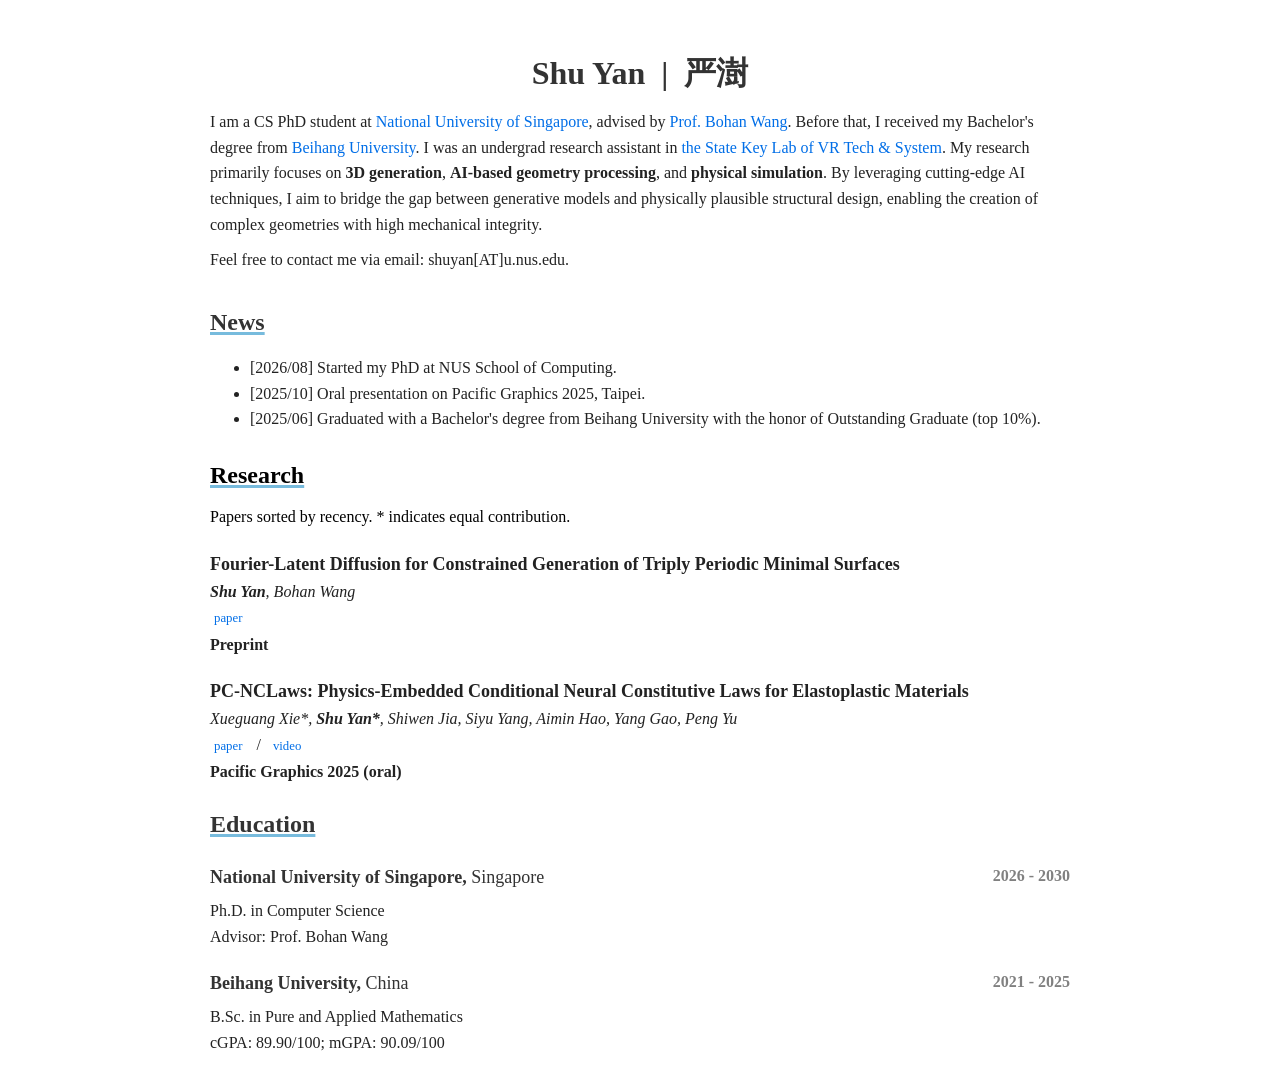
==== index.html @ 804d9adb "Update index.html" ====
<!DOCTYPE HTML>
<html lang="en">
  <head>
    <title>Shu Yan</title>
    
    <meta http-equiv="Content-Type" content="text/html; charset=UTF-8">
    <meta name="author" content="Shu Yan">
    <meta name="viewport" content="width=900px, initial-scale=0.8, maximum-scale=2.0, user-scalable=yes">
    <meta name="google-site-verification" content="ky_GtW3ix1x6MhH-pM6PonkpJCmE-237rRUvxvyQjVs" />

    <link rel="shortcut icon" href="images/favicon.png" type="image/x-icon">
    <link rel="stylesheet" type="text/css" href="stylesheet.css">
    <link rel="stylesheet" href="https://cdnjs.cloudflare.com/ajax/libs/font-awesome/6.0.0-beta3/css/all.min.css">

    <!-- MathJax -->
    <script type="text/javascript" async src="https://cdnjs.cloudflare.com/ajax/libs/mathjax/2.7.7/MathJax.js?config=TeX-MML-AM_CHTML"></script>        
    <script type="text/x-mathjax-config">
      MathJax.Hub.Config({
        tex2jax: {inlineMath: [['$','$'], ['\\(','\\)']]},
      });
    </script>

    <!-- visitor statistics -->
    <script async src="//busuanzi.ibruce.info/busuanzi/2.3/busuanzi.pure.mini.js"></script>

    <style>
      p {
        margin-top: 10px;
        margin-bottom: 10px;
        line-height: 1.6;
      }
      .TLDR {
        margin-top: 8px;
        background-color: #f9f9f9;
        padding: 8px;
        border-left: 3px solid #77BBDD;
      }
      .author {
        font-size: 16px;
      }
      .strong-author {
        font-size: 16px;
        font-weight: bold;
      }
      .academic-links {
        display: none;
        position: fixed;
        top: 50%;
        left: 50%;
        transform: translate(-50%, -50%);
        background: white;
        padding: 20px;
        border-radius: 5px;
        box-shadow: 0 0 10px rgba(0,0,0,0.3);
        z-index: 1000;
      }
    </style>
  </head>

  <body>
    <table style="width:100%; max-width:900px; border:0px; border-spacing:0px; border-collapse:separate; margin-left:auto; margin-right:auto;">
      <tbody>
        <tr style="padding:0px">
          <td style="padding:0px">

            <!-- Introduction & Profile Photo -->
            <table style="width:100%; border:0px; border-spacing:0px; border-collapse:separate; margin-left:auto; margin-right:auto;">
              <tbody>
                <tr style="padding:0px">

                  <!-- introduction -->
                  <td style="padding: 20px; width:64%; vertical-align:middle">
                    <p class="webname" style="text-align: center;">
                      Shu Yan &nbsp;|&nbsp; 严澍
                    </p>

                    <p>
                    I am a CS PhD student at <a href="https://nus.edu.sg/">National University of Singapore</a>, advised by <a href="https://bohanwang123.com/">Prof. Bohan Wang</a>. Before that, I received my Bachelor's degree from <a href="https://ev.buaa.edu.cn/">Beihang University</a>. I was an undergrad research assistant in <a href="https://vrlab.buaa.edu.cn/">the State Key Lab of VR Tech & System</a>. My research primarily focuses on <b>3D generation</b>, <b>AI-based geometry processing</b>, and <b>physical simulation</b>. By leveraging cutting-edge AI techniques, I aim to bridge the gap between generative models and physically plausible structural design, enabling the creation of complex geometries with high mechanical integrity.
                    </p>
                    <p>
                    Feel free to contact me via email: shuyan[AT]u.nus.edu.
                    </p>

                    <!-- Academic Links Modal -->
                    <div id="AcademicLinksModal" class="academic-links">
                      <span class="close" onclick="closeAcademicLinks()">&times;</span>
                      <h3>Academic Links</h3>
                      <p>
                        <a href="https://ieeexplore.ieee.org/author/37089341227">IEEE Xplore</a><br>
                        <a href="https://www.semanticscholar.org/author/Jingxiang-Guo/2307562741">Semantic Scholar</a><br>
                        <a href="https://dblp.org/pid/386/2489.html">dblp</a><br>
                        <a href="https://www.scopus.com/authid/detail.uri?authorId=59210015500">Scopus</a><br>
                        <a href="https://www.researchgate.net/profile/Jingxiang-Guo-2">ResearchGate</a><br>
                        <a href="https://www.linkedin.com/in/borisguo">LinkedIn</a><br>
                        <a href="https://borisguo.link/">Gravatar</a><br>
                        <a href="https://orcid.org/my-orcid?orcid=0009-0009-2314-6911">ORCID</a>
                      </p>
                    </div>

                    <script>
                      function openAcademicLinks() {
                        document.getElementById("AcademicLinksModal").style.display = "block";
                      }
                      function closeAcademicLinks() {
                        document.getElementById("AcademicLinksModal").style.display = "none";
                      }
                      window.onclick = function(event) {
                        var modal = document.getElementById("AcademicLinksModal");
                        if (event.target == modal) {
                          modal.style.display = "none";
                        }
                      }
                    </script>

                    <!-- WeChat image function -->
                    <div id="WeChatModal" class="modal">
                      <div class="modal-content">
                        <span class="close" onclick="closeWeChatModal()">&times;</span>
                        <img src="images/WeChat.jpg" alt="WeChat QR Code" style="width: 100%;">
                      </div>
                    </div>
                    
                    <script>
                      function openWeChatModal() {
                        document.getElementById("WeChatModal").style.display = "block";
                      }
                      function closeWeChatModal() {
                        document.getElementById("WeChatModal").style.display = "none";
                      }
                      window.onload = function() {
                        document.getElementById("WeChatModal").style.display = "none";
                      };
                      window.onclick = function(event) {
                        var modal = document.getElementById("WeChatModal");
                        if (event.target == modal) {
                          modal.style.display = "none";
                        }
                      }
                    </script>
                  </td>
                </tr>
              </tbody>
            </table>
            

            <!-- News -->
            <table style="width:100%; border:0px; border-spacing:0px; border-collapse:separate; margin-left:auto; margin-right:auto;">
              <tbody>
                <tr>
                  <td style="padding-top: 0px; padding-bottom: 10px; padding-left: 20px; padding-right: 20px; width:100%; vertical-align:middle">
                    <h2><b>News</b></h2>
                    <ul class="news-list">
                      <li>
                        [2026/08]  Started my PhD at NUS School of Computing.
                      </li>
                      <li>
                        [2025/10]  Oral presentation on Pacific Graphics 2025, Taipei.
                      </li>
                      <li>
                        [2025/06]  Graduated with a Bachelor's degree from Beihang University with the honor of Outstanding Graduate (top 10%).
                      </li>
                     
                    </ul>
                  </td>
                </tr>
              </tbody>
            </table>

            <!-- Paper List -->
            <table style="width:100%; border:0px; border-spacing:0px; border-collapse:separate; margin-left:auto; margin-right:auto;">
              <tbody>
                <tr>
                  <td style="padding-top: 0px; padding-bottom: 0px; padding-left: 20px; padding-right: 20px; width:100%; vertical-align:middle">
                    <h2 style="color:#000; text-shadow:none;"><b>Research</b></h2>
                    <p style="margin-top: 10px; margin-bottom: 10px; color:#000; text-shadow:none;">
                      Papers sorted by recency. * indicates equal contribution.
                    </p>
                  </td>
                </tr>
              </tbody>
            </table>
            
            <table style="width:100%; border:0px; border-spacing:0px; border-collapse:separate; margin-left:auto; margin-right:auto;">
              <tbody>
            
                <!-- Fourier-Latent -->
                <tr>
                  <td style="padding-top:10px; padding-bottom:10px; padding-left:20px; padding-right:20px; width:70%; vertical-align:middle">
                    <span class="papertitle">
                      Fourier-Latent Diffusion for Constrained Generation of Triply Periodic Minimal Surfaces
                    </span>
                    <br>
                    <i>
                      <span class="strong-author">Shu Yan</span>,
                      <span class="author">Bohan Wang</span>
                    </i>
                    <br>
                    <a href="https://arxiv.org/pdf/2608.02151" class="paper-link-btn">paper</a>
                    <br>
                    <strong>Preprint</strong>
                    <br>
                  </td>
                </tr>
            
                <!-- PC-NCLaws -->
                <tr>
                  <td style="padding-top:10px; padding-bottom:10px; padding-left:20px; padding-right:20px; width:70%; vertical-align:middle">
                    <span class="papertitle">
                      PC-NCLaws: Physics-Embedded Conditional Neural Constitutive Laws for Elastoplastic Materials
                    </span>
                    <br>
                    <i>
                      <span class="author">Xueguang Xie*</span>,
                      <span class="strong-author">Shu Yan*</span>,
                      <span class="author">Shiwen Jia</span>,
                      <span class="author">Siyu Yang</span>,
                      <span class="author">Aimin Hao</span>,
                      <span class="author">Yang Gao</span>,
                      <span class="author">Peng Yu</span>
                    </i>
                    <br>
                    <a href="https://diglib.eg.org/server/api/core/bitstreams/e3c5265d-3858-4d43-b207-e2de53bc6c4a/content" class="paper-link-btn">paper</a>
                    &nbsp;/&nbsp;
                    <a href="https://diglib.eg.org/bitstreams/c1b369e4-0ced-4b9f-b483-53f964c169ae/download" class="paper-link-btn">video</a>
                    <br>
                    <strong>Pacific Graphics 2025 (oral)</strong>
                    <br>
                  </td>
                </tr>
            
              </tbody>
            </table>

                



            <!-- Education -->
            <!-- Education -->
            <table style="width:100%; border:0px; border-spacing:0px; border-collapse:separate; margin-left:auto; margin-right:auto;">
              <tbody>
                <tr>
                  <td style="padding-top:10px; padding-bottom:10px; padding-left:20px; padding-right:20px; width:100%; vertical-align:middle">
                    <h2><b>Education</b></h2>
                  </td>
                </tr>
              </tbody>
            </table>
            
            <!-- NUS -->
            <table style="width:100%; border:none; border-spacing:0px; border-collapse:separate; margin-left:auto; margin-right:auto;">
              <tbody>
                <tr>
                  <td style="padding-top:10px; padding-bottom:10px; padding-left:20px; padding-right:20px; width:100%; vertical-align:top;">
                    <h3>
                      National University of Singapore, <span style="font-weight:normal;">Singapore</span>
                      <span class="dates">2026 - 2030</span>
                    </h3>
                    Ph.D. in Computer Science
                    <br>
                    Advisor: Prof. Bohan Wang
                  </td>
                </tr>
              </tbody>
            </table>
            
            <!-- BUAA -->
            <table style="width:100%; border:none; border-spacing:0px; border-collapse:separate; margin-left:auto; margin-right:auto;">
              <tbody>
                <tr>
                  <td style="padding-top:10px; padding-bottom:10px; padding-left:20px; padding-right:20px; width:100%; vertical-align:top;">
                    <h3>
                      Beihang University, <span style="font-weight:normal;">China</span>
                      <span class="dates">2021 - 2025</span>
                    </h3>
                    B.Sc. in Pure and Applied Mathematics
                    <br>
                    cGPA: 89.90/100; mGPA: 90.09/100
                  </td>
                </tr>
              </tbody>
            </table>

          </td>
        </tr>
      </tbody>
    </table>
  </body>
</html>
---- stylesheet.css ----
/* ===== 字体定义 ===== */
@font-face {
  font-family: 'Alegreya';
  font-style: normal;
  font-weight: 400;
  src: url(https://fonts.gstatic.com/s/alegreya/v35/4UaBrEBBsBhlBjvfkSLhx6g.woff2) format('woff2');
}

@font-face {
  font-family: 'Alegreya SC';
  font-style: normal;
  font-weight: 400;
  src: url(https://fonts.gstatic.com/s/alegreyasc/v26/taiOGmRtCJ62-O0HhNEa-Z6p2BQK9b7.woff2) format('woff2');
}

/* ===== 基础样式 ===== */
html {
  background-color: #ffffff;
  font-size: 100%;
}

body {
  font-family: 'Alegreya', serif !important;
  font-size: 16px;
  line-height: 1.6;
  color: #222;
}

/* 基础文本样式 */
tr, td, th, p, a, li {
  font-family: 'Alegreya', serif;
  font-size: 16px;
}

/* 链接样式 */
a {
  color: #004b91;
  text-decoration: none;
  transition: color 0.3s ease;
}

a:focus, a:hover {
  color: #77BBDD;
  text-decoration: none;
}

/* ===== 标题样式 ===== */
h2 {
  margin: 0;
  font-weight: 700;
  font-family: 'Alegreya SC', serif;
  font-size: 24px;
  color: #333;
  text-decoration: underline;
  text-decoration-color: #77BBDD;
  text-decoration-thickness: 3px;
}

h3 {
  margin: 0;
  font-size: 18px;
  font-weight: 700;
  font-family: 'Alegreya SC', serif;
  color: #333;
  padding-bottom: 6px;
}

/* ===== 组件样式 ===== */
/* 作者样式 */
.author {
  font-family: 'Alegreya', serif;
  font-size: 14px;
}

.strong-author {
  font-family: 'Alegreya', serif;
  font-size: 14px;
  font-weight: bold;
}

/* 论文标题样式 */
.papertitle {
  font-family: 'Alegreya SC', serif;
  font-size: 18px;
  font-weight: 700;
}

/* 奖项和会议样式 */
.award-venue {
  color: #ffa03c;
  font-weight: bold;
}

.strong-venue {
  color: #77BBDD;
  font-weight: bold;
}

.venue {
  font-weight: bold;
}

.accepted-venue {
  background-color: #eacef1;
  color: #673797;
  padding: 2px 6px;
  border-radius: 15px;
  font-size: 16px;
  font-weight: bold;
  box-shadow: 0 4px 6px rgba(0, 0, 0, 0.1);
}

.accepted-venue-detail {
  font-weight: bold;
  color: #663399;
}

/* TL;DR 样式 */
.TLDR {
  color: #9f9f9f;
  padding-top: 5px;
}

.TLDR strong {
  font-weight: bold;
}

/* 列表样式 */
.news-list, .award-list {
  list-style-type: disc;
  font-size: 14px;
}

.award-list li {
  margin-bottom: 3px;
  font-size: 14px;
}

.award-list .year {
  float: right;
}

/* 网页名称样式 */
.webname {
  padding-top: 20px;
  margin: 0;
  font-family: 'Alegreya SC', serif;
  font-size: 32px;
  font-weight: 700;
  color: #333;
}

/* ===== 模态框样式 ===== */
.modal {
  display: none;
  position: fixed;
  z-index: 1;
  left: 0;
  top: 0;
  width: 100%;
  height: 100%;
  overflow: auto;
  background-color: rgba(0, 0, 0, 0.5);
}

.modal-content {
  margin: 10% auto;
  padding: 20px;
  background-color: white;
  border-radius: 10px;
  border: 5px solid #77BBDD;
  width: 32%;
  max-width: 400px;
}

.close {
  color: #aaa;
  float: right;
  font-size: 28px;
  font-weight: bold;
  cursor: pointer;
}

.close:hover, .close:focus {
  color: black;
  text-decoration: none;
  cursor: pointer;
}

/* ===== 特殊效果 ===== */
/* 阴影效果 */
.drop-shadow {
  box-shadow: 0 3px 6px 0 rgba(0, 0, 0, 0.1), 0 4px 15px 0 rgba(0, 0, 0, 0.3);
}

/* 高亮标记 */
mark {
  background-color: rgba(102, 192, 255, 0.2);
  padding: 0.1em 0.3em;
  border-radius: 4px;
}

/* 日期样式 */
.dates {
  font-size: 16px;
  color: gray;
  float: right;
}

/* 中文文本样式 */
.chinese-text {
  font-family: 'LXGW WenKai Screen', serif;
}

/* Font Awesome 图标样式 */
.fa {
  font-size: 1.3rem;
  margin-right: 10px;
  color: #333;
  transition: color 0.3s ease;
}

.fa:hover {
  color: #77BBDD;
}

/* ===== 链接按钮样式 ===== */
.btn-sm.badge-button {
  display: inline-block;
  padding: 2px 6px;
  font-size: 0.875rem;
  color: #004b91;
  border: none;
  border-radius: 0.15rem;
  text-decoration: none;
  margin-right: 3px;
  margin-bottom: 3px;
  transition: all 0.3s ease;
}

.btn-sm.badge-button:hover {
  background-color: #f0f7ff;
  color: #003366;
}

/* ===== 高亮标记 ===== */
mark {
  background-color: rgba(102, 192, 255, 0.2);
  padding: 0.1em 0.3em;
  border-radius: 4px;
}

/* 日期样式 */
.dates {
  font-size: 16px;
  color: gray;
  float: right;
}

html {
  background-color: #ffffff;
  font-size: 100%;
}

body {
  /*font-family: 'Lato', sans-serif !important;*/
  font-family: 'Alegreya', serif !important;
}
.chinese-text  {
  font-family: 'LXGW WenKai Screen', serif;
}
/* Link colors */
a:link {
    color: #006EE7;
}
a:visited {
    color: #006EE7;
}
a:hover {
    color: #006EE7;
}
a:active {
    color: #006EE7;
}

.footer-text {
  font-size: 0.8rem;
  font-weight: lighter;
  text-align: right;
  color: #555;
}

.about-headshot {
  max-width: 65%;
}

.about-headshot-mobile {
  max-width: 50%;
}

.title-name {
  font-family: 'Alegreya SC', serif;
  font-size: 2.1em;
  line-height: 90%;
  font-weight: 500;
  margin-bottom: 1rem;
}
.title-email {
  font-size: 1.2rem;
  margin-bottom: 1rem;
}
.title-small{
  font-size: 1.1rem;
}


.link-button {
  font-family: 'Alegreya', serif;
  font-size: 1.2rem;
  color: #006EE7;
  text-decoration: none;
  padding: 0.5rem 1rem;
  transition: color 0.3s ease;
}

.link-button:hover {
  color: #FF9547;
  text-decoration: none;
}

.link-button-small {
  font-family: 'Alegreya', serif;
  font-size: 1rem;
  color: #006EE7;
  text-decoration: none;
  padding: 0.3rem 0.5rem;
  transition: color 0.3s ease;
}

.link-button-small:hover {
  color: #FF9547;
  text-decoration: none;
}

.drop-shadow {
  box-shadow: 0 3px 6px 0 rgba(0, 0, 0, 0.1), 0 4px 15px 0 rgba(0, 0, 0, 0.3);
}

/* Style font awesome */
.fa {
  padding-left: 5px;
  padding-right: 5px;
  font-size: 30px;
  text-align: center;
  text-decoration: none;
}
.fa:hover {
  opacity: 0.7;
  text-decoration: none;
}


/* Expand/collapsible news entries */

.news-title {
  font-family: 'Alegreya', serif;
  font-size: 1.3rem;
  font-weight: 200;
  margin-bottom: 1rem;
}

.expandable-list ul {
  list-style-type:none;
  margin-left: 1em;
  padding-left: 0;
  margin-bottom: 0;
}

.expandable-list .extra-item {
  display: none;
}

.news-date {
  /* color: #E03838; */
  display: inline-block;
  font-weight: 500;
  width: 4em;
  font-family: 'Alegreya', serif;
}

.news-entry {
  font-size: 0.9rem;
}

.news-expand-button {
  cursor: pointer;
  text-align: center;
  margin-left: 1em;
  color: #006EE7;
}


/* Content summaries */

.content-header {
  margin-bottom: 1rem;
  border-bottom: 2px solid #77BBDD;
  text-align: right;
}

.content-header col {
  padding-right: 0px;
}

.content-header p {
  font-weight: bold;
  font-size: 1.8rem;
  margin-bottom: 0;
  margin-right: 0;
}

.content-header-linebreak {
  height: 30px;
  margin-bottom: 15px;
  margin-top: 0px;
  margin-left: 0px;
  margin-right: 0px;
}

.summary-title {
  font-family: 'Alegreya', serif;
  font-size: 1.3rem;
  font-weight: 500;
  margin-bottom: 0.5rem;
}
.summary-authors{
  font-size: 1rem;
  margin-bottom: 0.5rem;
}

.summary-publication-status {
  margin-top: 0px;
  margin-bottom: 0px;
  color: #006EE7;
  font-style: italic;
}

.summary-publication-status-highlight {
  margin-top: 0px;
  margin-bottom: 0px;
  color: #49bf9d;
  font-family: 'Lora', serif;
  font-style: italic;
}
.summary-publication-status-highlight::before {
  content: '★ ';
}
.summary-publication-status-highlight::after {
  content: ' ★';
}

.summary-publication-status-award {
  margin-top: 0px;
  margin-bottom: 0px;
  color: #ffaf03;
  font-family: 'Lora', serif;
  font-style: italic;
}
.summary-publication-status-award::before {
  content: "\f091"; /* Unicode for Font Awesome trophy icon */
  font-family: 'Lora', 'Font Awesome 6 Free', serif;
  font-weight: 900; /* Font Awesome solid style */
  margin-right: 4px;
  font-style: normal;
}
.summary-publication-status-award::after {
  content: "\f091";
  font-family: 'Lora', 'Font Awesome 6 Free', serif;
  font-weight: 900;
  margin-left: 4px;
  font-style: normal;
}

.summary-extras {
  padding-left: 5px;
  padding-right: 5px;
  font-weight: bolder;
  background: #E0383833;
}
.summary-extras:hover {
  text-decoration: none;
}

.summary-extras-btn {
  padding-left: 10px;
  padding-right: 10px;
  font-weight: bolder;
  color: #000;
  background: #FFDC55;
}
.summary-extras-btn:visited{
  color: #000;
  background: #FFDC55;
}

.summary-text {
  font-size: 1rem;
  color: #666;
  margin-bottom: 1rem;
}
.summary-text::before {
  content: '\f002 TL;DR: ';
  font-family: 'Lora','Font Awesome 6 Free', serif;
  font-weight: 600;
}
.summary-image {
  width: 100%;
  height: auto;
  border-radius: 8px;
  box-shadow: 0 4px 15px rgba(0, 0, 0, 0.1);
}

.badge-button {
  font-size: 0.9rem;
  background: hsla(217, 100%, 84%, 0.2);
  color: #006EE7;
  padding: 0.3rem 0.6rem;
  border-radius: 4px;
  margin-right: 0.5rem;
  margin-bottom: 0.5rem;
  text-decoration: none;
  transition: background-color 0.3s ease;
}
.badge-button:hover {
  background: hsla(217, 100%, 84%, 0.3);
  text-decoration: none;
  color: #006EE7;
}

.big-badge-button {
  font-size: 1.0rem;
  background: hsla(217, 100%, 84%, 0.2) 4%;
}
.big-badge-button:hover {
  text-decoration: none;
}

.full-title {
  font-family: 'Alegreya', serif;
  font-size: 3em;
  margin-top: 0px;
  margin-bottom: 0px;
  text-align: center;
}

.authors-list {
  margin-top: 0px;
  margin-bottom: 0px;
  font-size: 1.2em;
  text-align: center;
}

.plain-link {
  color: #000000 !important;
  text-decoration: underline !important;
}

.publication-status {
  margin-top: 0px;
  margin-bottom: 0px;
  font-size: 1.2em;
  text-align: center;
  color: #006EE7;
}

.extras {
  margin-top: 0px;
  margin-bottom: 0px;
  font-size: 1.2em;
  text-align: center;
  color: #006EE7;
  font-weight: bolder;
}
.hover {
  text-decoration: none;
}

.big-teaser-image {
  padding: 5px;
  display: block;
  margin-left: auto;
  margin-right: auto;
	max-height: 400px;
	max-width: auto;
}

.abstract {
  text-align: left;
  padding: 10px;
}


.selected-figure {
  text-align: center;
  max-height: 300px; 
  max-width: 100%;
  padding: 5px;
}
.selected-figure-caption {
  max-width: 600px;
}

/* Paper list link buttons */
.paper-link-btn {
  display: inline-block;
  padding: 1px 4px;
  font-size: 0.8rem;
  color: #004b91;
  border: none;
  border-radius: 0.1rem;
  text-decoration: none;
  margin-right: 2px;
  margin-bottom: 2px;
  transition: all 0.3s ease;
}

.paper-link-btn:hover {
  background-color: #f0f7ff;
  color: #003366;
}

.award-venue i {
  color: #ffa03c !important; /* 橙色奖杯 */
}
.strong-venue i {
  color: #77BBDD !important; /* 蓝色星星 */
}


/* ===== Override all text fonts ===== */
body,
body p,
body a,
body li,
body span,
body div,
body table,
body tr,
body td,
body th,
body h1,
body h2,
body h3,
body h4,
body h5,
body h6,
body strong,
body b,
body em,
body i,
body label,
body button,
body input,
body textarea {
    font-family: "Times New Roman", Times, serif !important;
}
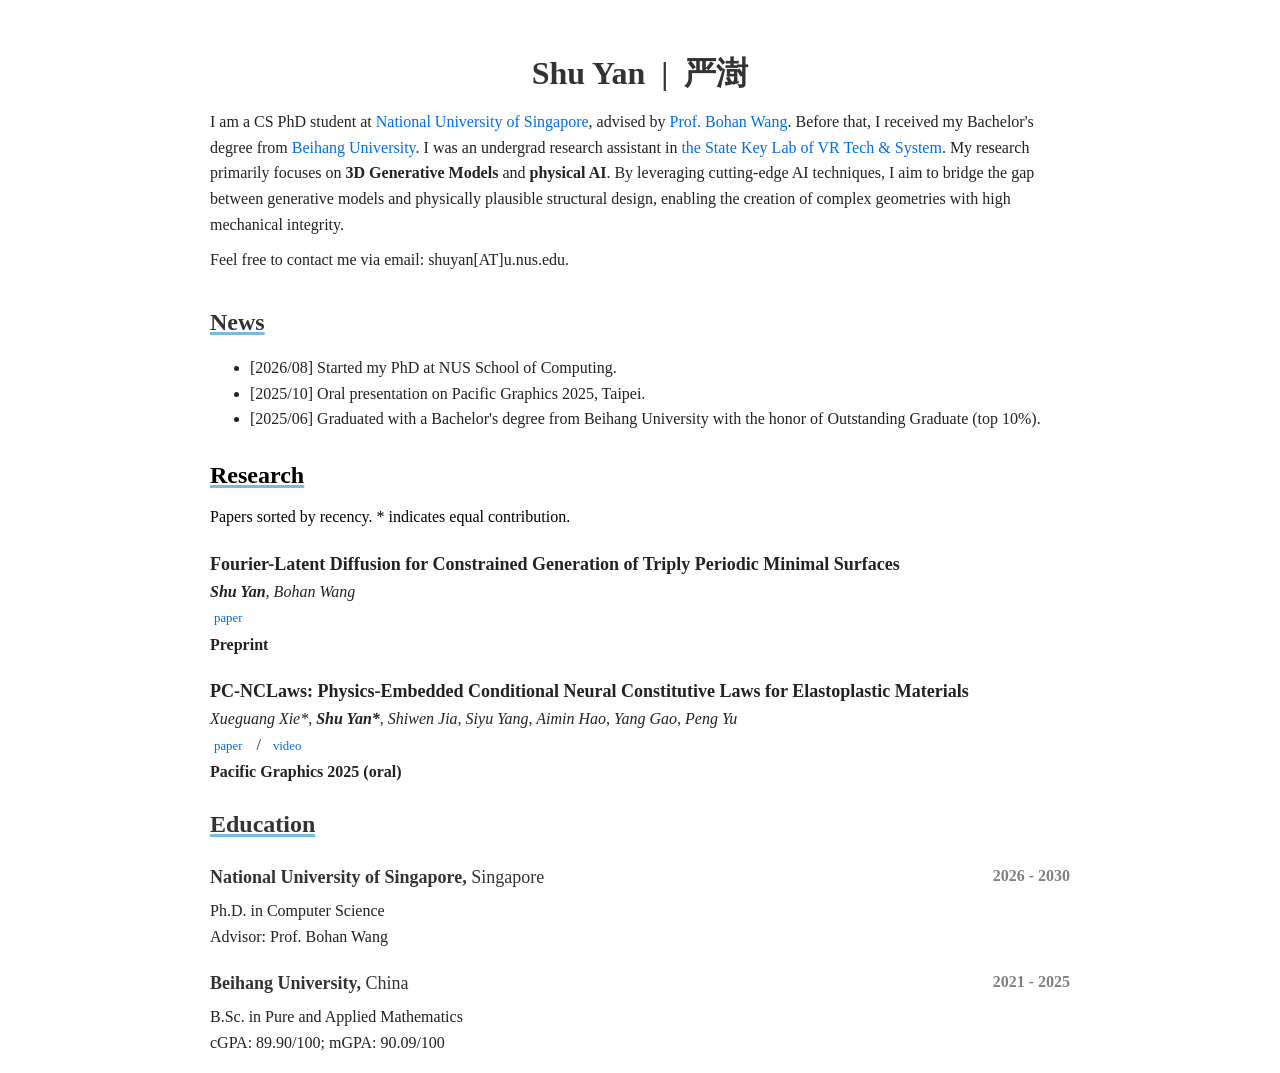
==== commit 9482dd76: "Update index.html" ====
--- a/index.html
+++ b/index.html
@@ -75,7 +75,7 @@
                     </p>
 
                     <p>
-                    I am a CS PhD student at <a href="https://nus.edu.sg/">National University of Singapore</a>, advised by <a href="https://bohanwang123.com/">Prof. Bohan Wang</a>. Before that, I received my Bachelor's degree from <a href="https://ev.buaa.edu.cn/">Beihang University</a>. I was an undergrad research assistant in <a href="https://vrlab.buaa.edu.cn/">the State Key Lab of VR Tech & System</a>. My research primarily focuses on <b>3D generation</b>, <b>AI-based geometry processing</b>, and <b>physical simulation</b>. By leveraging cutting-edge AI techniques, I aim to bridge the gap between generative models and physically plausible structural design, enabling the creation of complex geometries with high mechanical integrity.
+                    I am a CS PhD student at <a href="https://nus.edu.sg/">National University of Singapore</a>, advised by <a href="https://bohanwang123.com/">Prof. Bohan Wang</a>. Before that, I received my Bachelor's degree from <a href="https://ev.buaa.edu.cn/">Beihang University</a>. I was an undergrad research assistant in <a href="https://vrlab.buaa.edu.cn/">the State Key Lab of VR Tech & System</a>. My research primarily focuses on <b>3D Generative Models</b> and <b>physical AI</b>. By leveraging cutting-edge AI techniques, I aim to bridge the gap between generative models and physically plausible structural design, enabling the creation of complex geometries with high mechanical integrity.
                     </p>
                     <p>
                     Feel free to contact me via email: shuyan[AT]u.nus.edu.
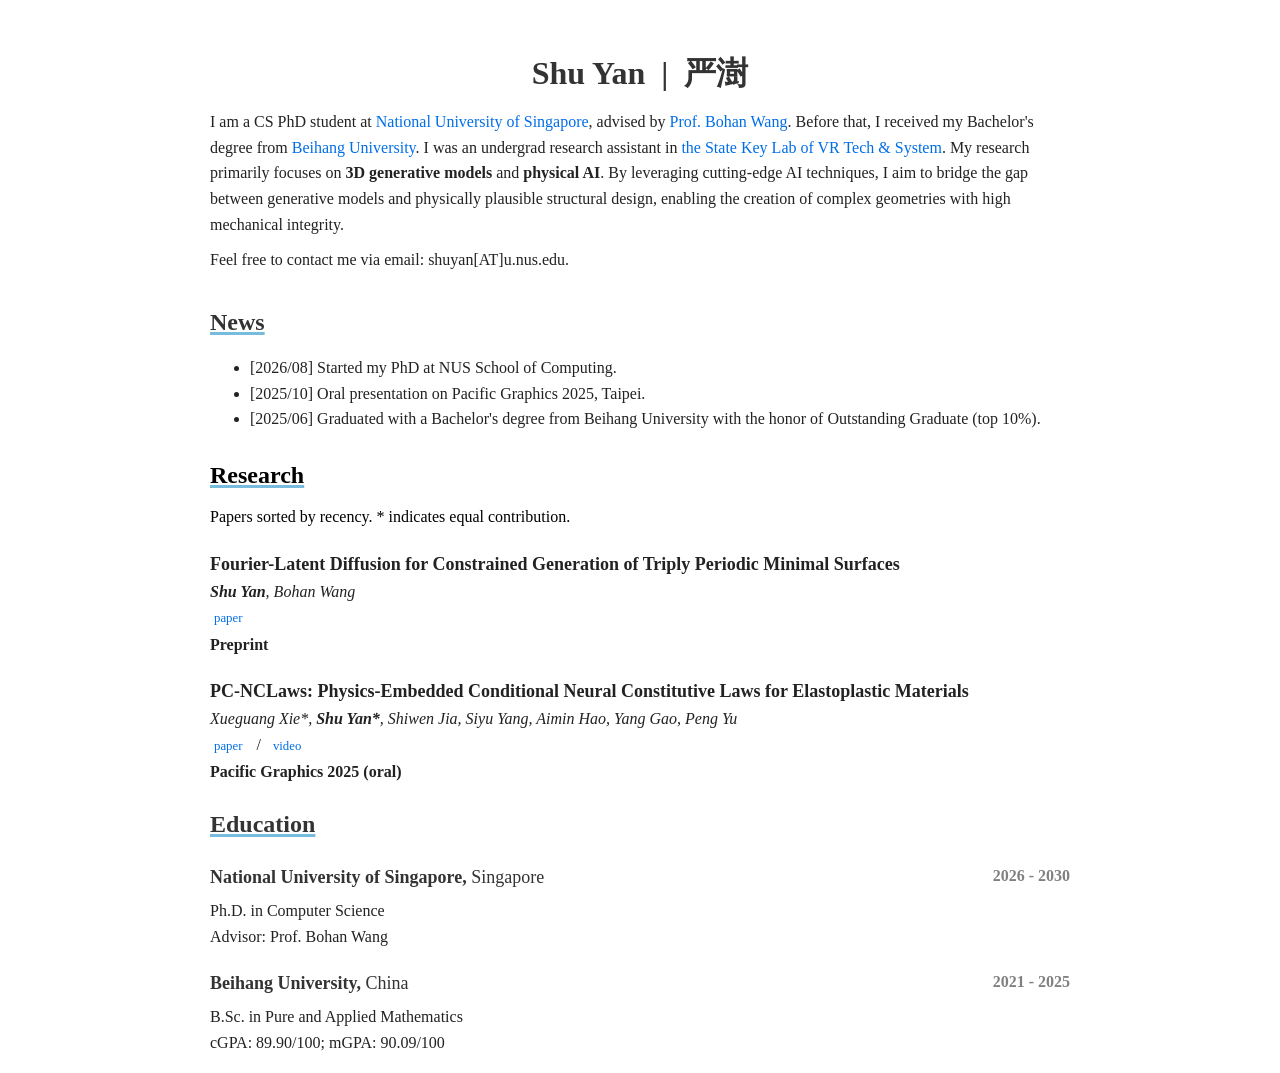
==== commit 18bd5f0c: "Update index.html" ====
--- a/index.html
+++ b/index.html
@@ -75,7 +75,7 @@
                     </p>
 
                     <p>
-                    I am a CS PhD student at <a href="https://nus.edu.sg/">National University of Singapore</a>, advised by <a href="https://bohanwang123.com/">Prof. Bohan Wang</a>. Before that, I received my Bachelor's degree from <a href="https://ev.buaa.edu.cn/">Beihang University</a>. I was an undergrad research assistant in <a href="https://vrlab.buaa.edu.cn/">the State Key Lab of VR Tech & System</a>. My research primarily focuses on <b>3D Generative Models</b> and <b>physical AI</b>. By leveraging cutting-edge AI techniques, I aim to bridge the gap between generative models and physically plausible structural design, enabling the creation of complex geometries with high mechanical integrity.
+                    I am a CS PhD student at <a href="https://nus.edu.sg/">National University of Singapore</a>, advised by <a href="https://bohanwang123.com/">Prof. Bohan Wang</a>. Before that, I received my Bachelor's degree from <a href="https://ev.buaa.edu.cn/">Beihang University</a>. I was an undergrad research assistant in <a href="https://vrlab.buaa.edu.cn/">the State Key Lab of VR Tech & System</a>. My research primarily focuses on <b>3D generative models</b> and <b>physical AI</b>. By leveraging cutting-edge AI techniques, I aim to bridge the gap between generative models and physically plausible structural design, enabling the creation of complex geometries with high mechanical integrity.
                     </p>
                     <p>
                     Feel free to contact me via email: shuyan[AT]u.nus.edu.
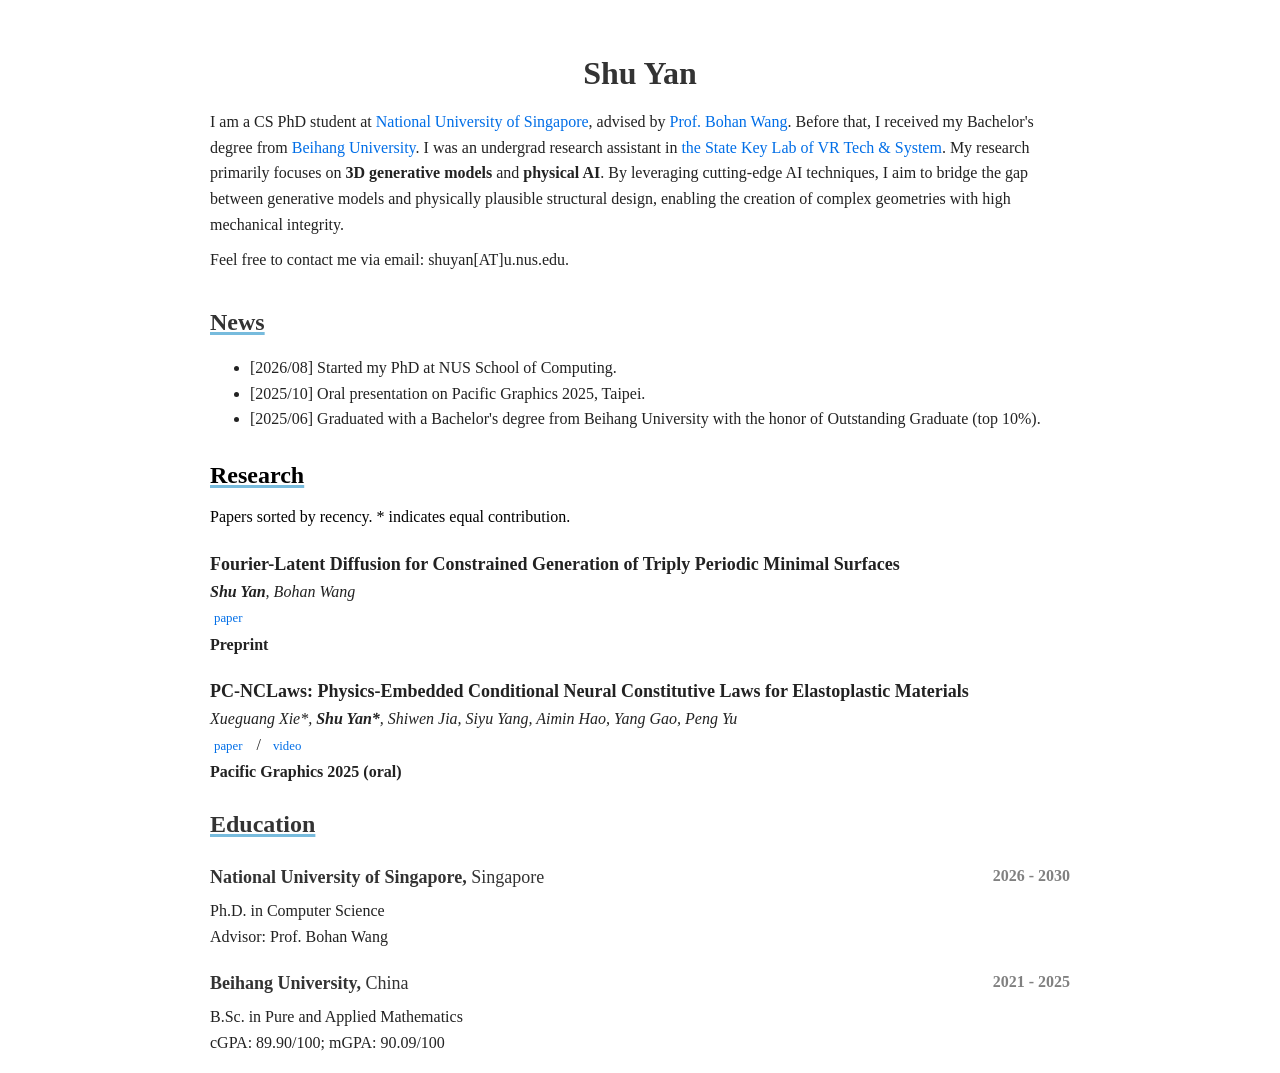
==== commit 89a2517e: "Remove non-breaking space from name" ====
--- a/index.html
+++ b/index.html
@@ -71,7 +71,7 @@
                   <!-- introduction -->
                   <td style="padding: 20px; width:64%; vertical-align:middle">
                     <p class="webname" style="text-align: center;">
-                      Shu Yan &nbsp;|&nbsp; 严澍
+                      Shu Yan
                     </p>
 
                     <p>
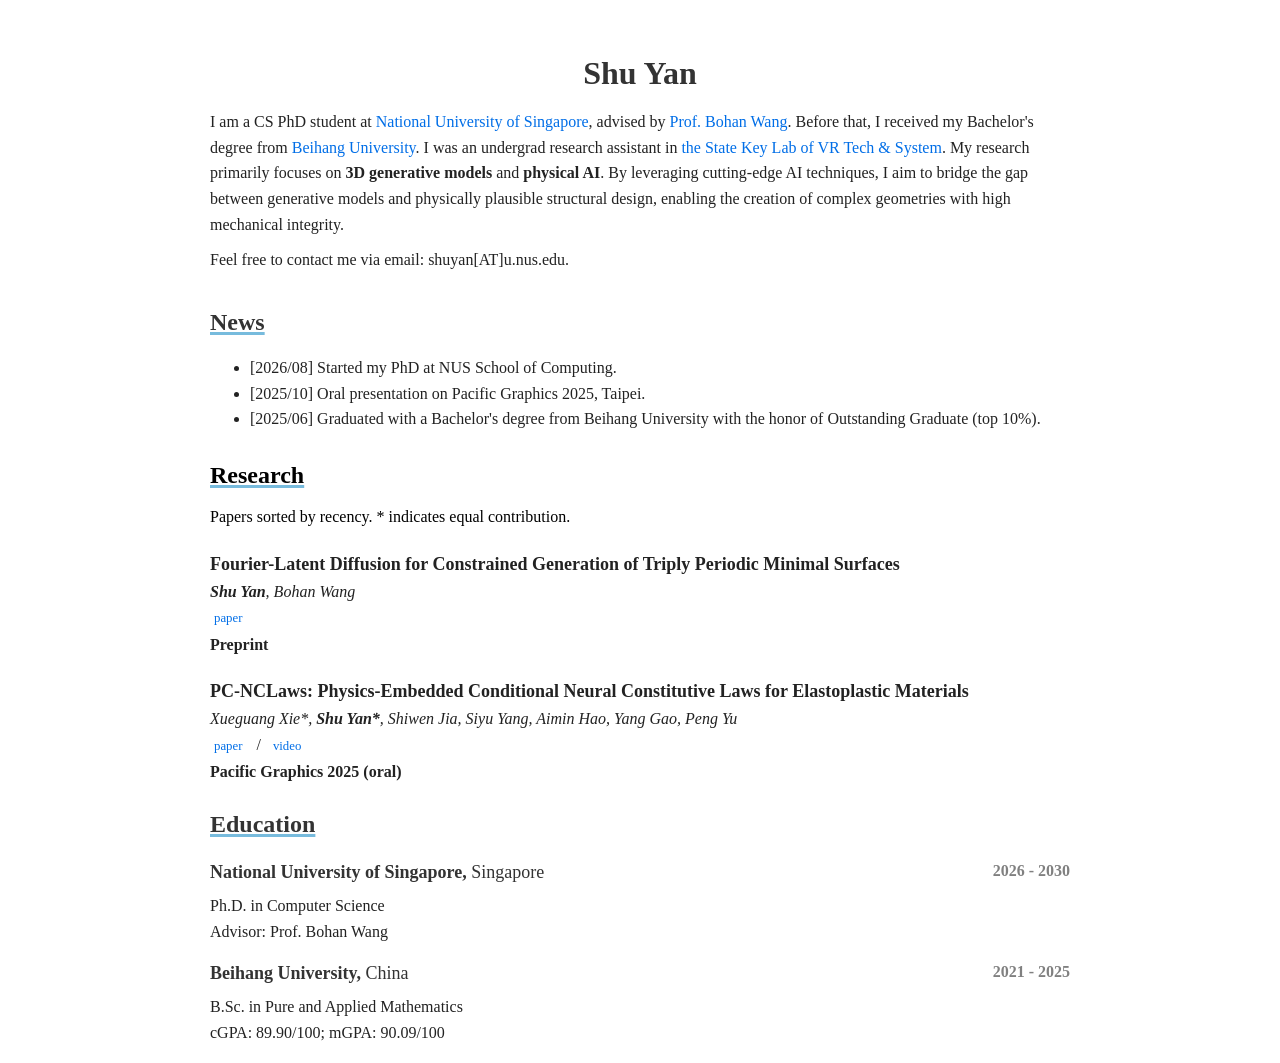
==== commit 9fd7687b: "Update index.html" ====
--- a/index.html
+++ b/index.html
@@ -251,7 +251,7 @@
             <table style="width:100%; border:none; border-spacing:0px; border-collapse:separate; margin-left:auto; margin-right:auto;">
               <tbody>
                 <tr>
-                  <td style="padding-top:10px; padding-bottom:10px; padding-left:20px; padding-right:20px; width:100%; vertical-align:top;">
+                  <td style="padding-top:5px; padding-bottom:10px; padding-left:20px; padding-right:20px; width:100%; vertical-align:top;">
                     <h3>
                       National University of Singapore, <span style="font-weight:normal;">Singapore</span>
                       <span class="dates">2026 - 2030</span>
@@ -268,7 +268,7 @@
             <table style="width:100%; border:none; border-spacing:0px; border-collapse:separate; margin-left:auto; margin-right:auto;">
               <tbody>
                 <tr>
-                  <td style="padding-top:10px; padding-bottom:10px; padding-left:20px; padding-right:20px; width:100%; vertical-align:top;">
+                  <td style="padding-top:5px; padding-bottom:10px; padding-left:20px; padding-right:20px; width:100%; vertical-align:top;">
                     <h3>
                       Beihang University, <span style="font-weight:normal;">China</span>
                       <span class="dates">2021 - 2025</span>
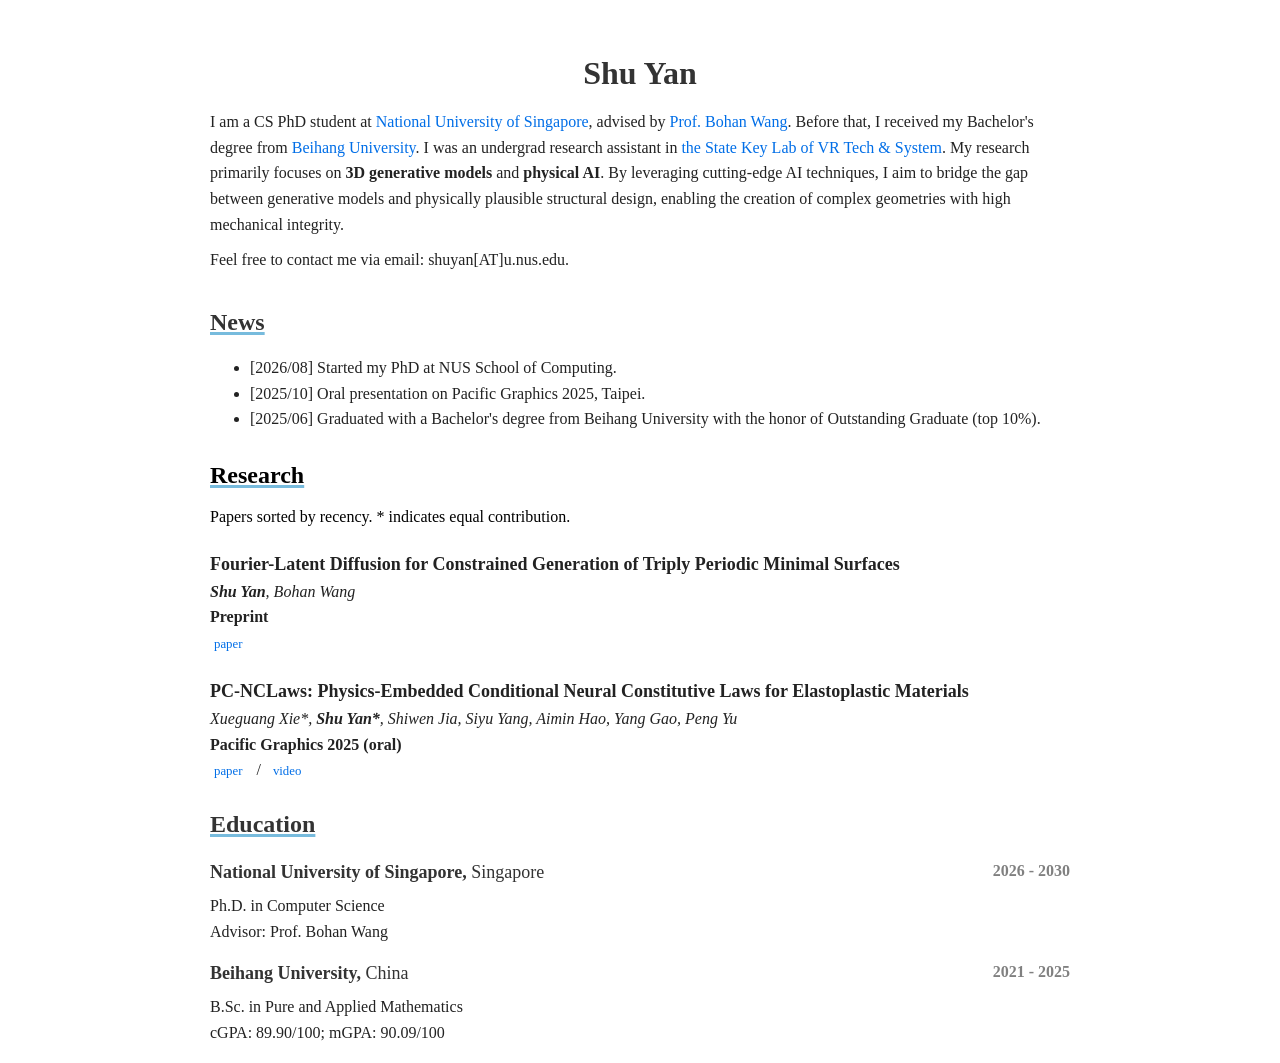
==== commit 6ba3d260: "Update index.html" ====
--- a/index.html
+++ b/index.html
@@ -195,9 +195,9 @@
                       <span class="author">Bohan Wang</span>
                     </i>
                     <br>
+                    <strong>Preprint</strong>
+                    <br>
                     <a href="https://arxiv.org/pdf/2608.02151" class="paper-link-btn">paper</a>
-                    <br>
-                    <strong>Preprint</strong>
                     <br>
                   </td>
                 </tr>
@@ -219,11 +219,11 @@
                       <span class="author">Peng Yu</span>
                     </i>
                     <br>
+                    <strong>Pacific Graphics 2025 (oral)</strong>
+                    <br>
                     <a href="https://diglib.eg.org/server/api/core/bitstreams/e3c5265d-3858-4d43-b207-e2de53bc6c4a/content" class="paper-link-btn">paper</a>
                     &nbsp;/&nbsp;
                     <a href="https://diglib.eg.org/bitstreams/c1b369e4-0ced-4b9f-b483-53f964c169ae/download" class="paper-link-btn">video</a>
-                    <br>
-                    <strong>Pacific Graphics 2025 (oral)</strong>
                     <br>
                   </td>
                 </tr>
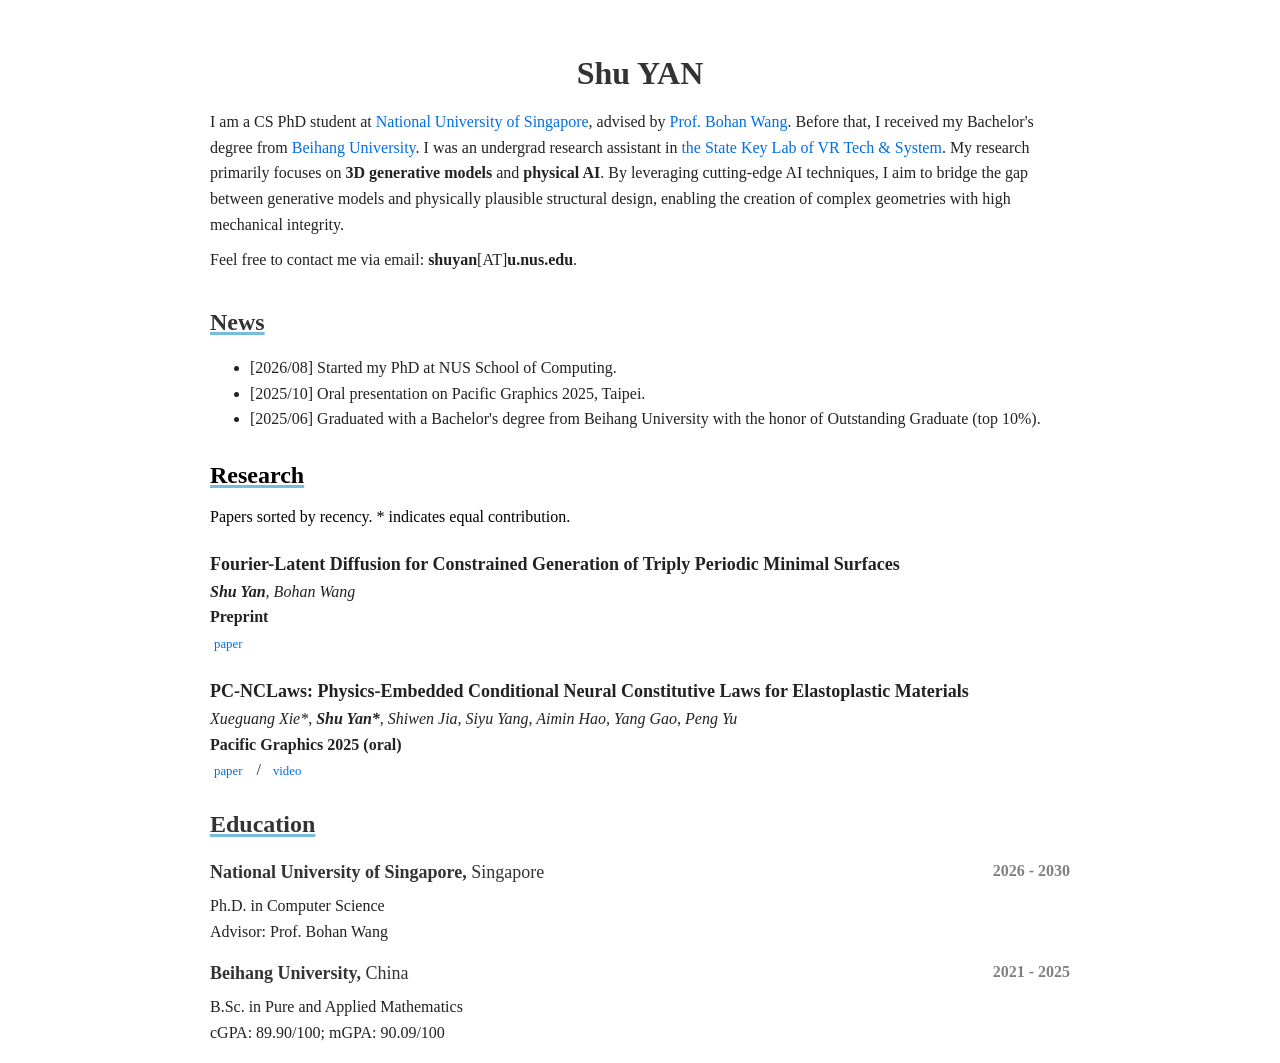
==== commit 1b2622c8: "Update index.html" ====
--- a/index.html
+++ b/index.html
@@ -71,14 +71,14 @@
                   <!-- introduction -->
                   <td style="padding: 20px; width:64%; vertical-align:middle">
                     <p class="webname" style="text-align: center;">
-                      Shu Yan
+                      Shu YAN
                     </p>
 
                     <p>
                     I am a CS PhD student at <a href="https://nus.edu.sg/">National University of Singapore</a>, advised by <a href="https://bohanwang123.com/">Prof. Bohan Wang</a>. Before that, I received my Bachelor's degree from <a href="https://ev.buaa.edu.cn/">Beihang University</a>. I was an undergrad research assistant in <a href="https://vrlab.buaa.edu.cn/">the State Key Lab of VR Tech & System</a>. My research primarily focuses on <b>3D generative models</b> and <b>physical AI</b>. By leveraging cutting-edge AI techniques, I aim to bridge the gap between generative models and physically plausible structural design, enabling the creation of complex geometries with high mechanical integrity.
                     </p>
                     <p>
-                    Feel free to contact me via email: shuyan[AT]u.nus.edu.
+                    Feel free to contact me via email: <b>shuyan</b>[AT]<b>u.nus.edu</b>.
                     </p>
 
                     <!-- Academic Links Modal -->
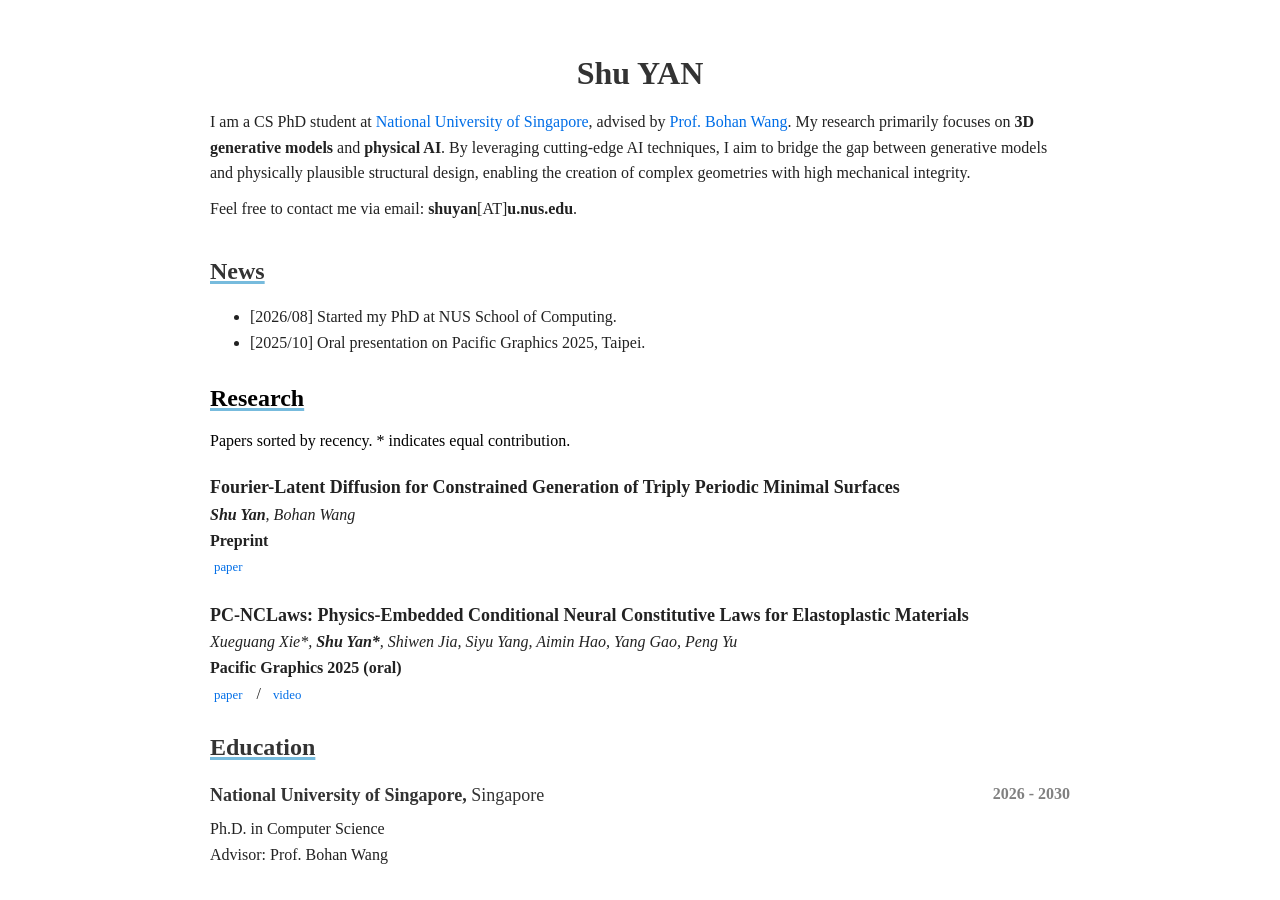
==== commit ec5b8d48: "Update index.html" ====
--- a/index.html
+++ b/index.html
@@ -73,9 +73,9 @@
                     <p class="webname" style="text-align: center;">
                       Shu YAN
                     </p>
-
+ <!-- Before that, I received my Bachelor's degree from <a href="https://ev.buaa.edu.cn/">Beihang University</a>. I was an undergrad research assistant in <a href="https://vrlab.buaa.edu.cn/">the State Key Lab of VR Tech & System</a>. -->
                     <p>
-                    I am a CS PhD student at <a href="https://nus.edu.sg/">National University of Singapore</a>, advised by <a href="https://bohanwang123.com/">Prof. Bohan Wang</a>. Before that, I received my Bachelor's degree from <a href="https://ev.buaa.edu.cn/">Beihang University</a>. I was an undergrad research assistant in <a href="https://vrlab.buaa.edu.cn/">the State Key Lab of VR Tech & System</a>. My research primarily focuses on <b>3D generative models</b> and <b>physical AI</b>. By leveraging cutting-edge AI techniques, I aim to bridge the gap between generative models and physically plausible structural design, enabling the creation of complex geometries with high mechanical integrity.
+                    I am a CS PhD student at <a href="https://nus.edu.sg/">National University of Singapore</a>, advised by <a href="https://bohanwang123.com/">Prof. Bohan Wang</a>. My research primarily focuses on <b>3D generative models</b> and <b>physical AI</b>. By leveraging cutting-edge AI techniques, I aim to bridge the gap between generative models and physically plausible structural design, enabling the creation of complex geometries with high mechanical integrity.
                     </p>
                     <p>
                     Feel free to contact me via email: <b>shuyan</b>[AT]<b>u.nus.edu</b>.
@@ -156,9 +156,9 @@
                       <li>
                         [2025/10]  Oral presentation on Pacific Graphics 2025, Taipei.
                       </li>
-                      <li>
+                      <!-- <li>
                         [2025/06]  Graduated with a Bachelor's degree from Beihang University with the honor of Outstanding Graduate (top 10%).
-                      </li>
+                      </li> -->
                      
                     </ul>
                   </td>
@@ -265,7 +265,7 @@
             </table>
             
             <!-- BUAA -->
-            <table style="width:100%; border:none; border-spacing:0px; border-collapse:separate; margin-left:auto; margin-right:auto;">
+            <!-- <table style="width:100%; border:none; border-spacing:0px; border-collapse:separate; margin-left:auto; margin-right:auto;">
               <tbody>
                 <tr>
                   <td style="padding-top:5px; padding-bottom:10px; padding-left:20px; padding-right:20px; width:100%; vertical-align:top;">
@@ -279,7 +279,7 @@
                   </td>
                 </tr>
               </tbody>
-            </table>
+            </table> -->
 
           </td>
         </tr>
